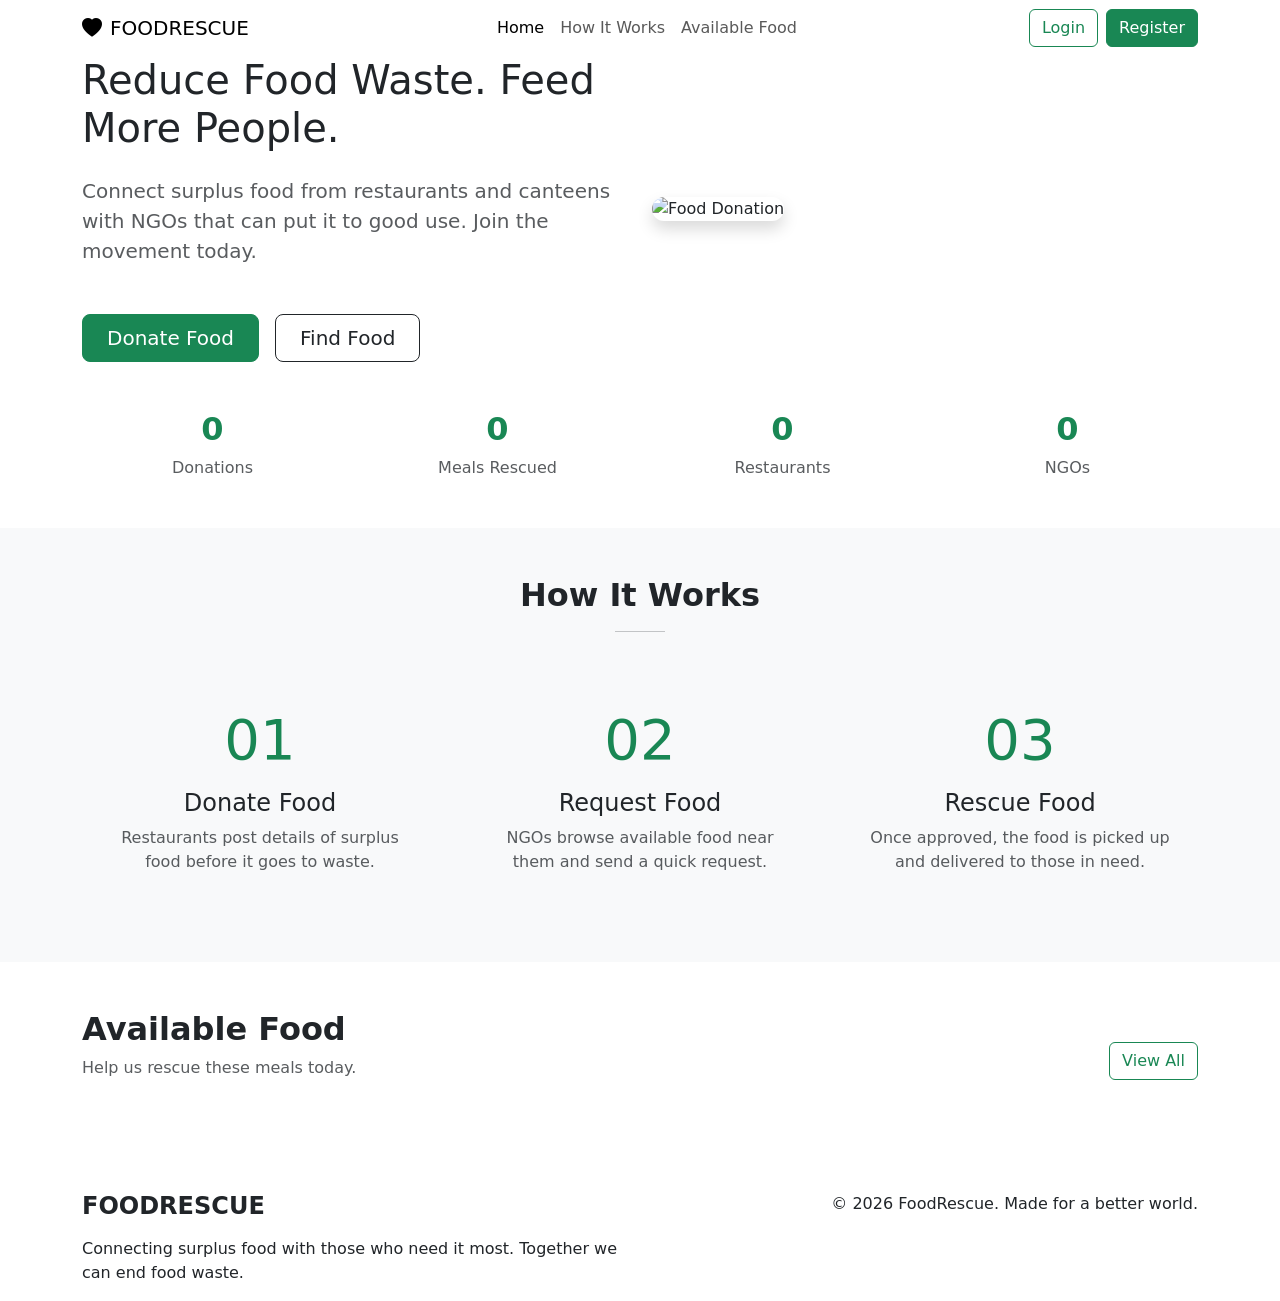
==== html/index.html @ e469ef90 "add index.html" ====
<!DOCTYPE html>
<html lang="en">
<head>
    <meta charset="UTF-8">
    <meta name="viewport" content="width=device-width, initial-scale=1.0">
    <title>FoodRescue | Reduce Waste, Feed People</title>
    <!-- Bootstrap 5 CSS -->
    <link href="https://cdn.jsdelivr.net/npm/bootstrap@5.3.0/dist/css/bootstrap.min.css" rel="stylesheet">
    <!-- Bootstrap Icons -->
    <link rel="stylesheet" href="https://cdn.jsdelivr.net/npm/bootstrap-icons@1.11.0/font/bootstrap-icons.css">
    <!-- Google Fonts -->
    <link href="https://fonts.googleapis.com/css2?family=Inter:wght@400;600;800&display=swap" rel="stylesheet">
    <link rel="stylesheet" href="css/style.css">
</head>
<body>

    <!-- Navbar -->
    <nav class="navbar navbar-expand-lg navbar-light bg-white sticky-top">
        <div class="container">
            <a class="navbar-brand" href="index.html">
                <i class="bi bi-heart-fill me-2"></i>FOODRESCUE
            </a>
            <button class="navbar-toggler" type="button" data-bs-toggle="collapse" data-bs-target="#navbarNav">
                <span class="navbar-toggler-icon"></span>
            </button>
            <div class="collapse navbar-collapse" id="navbarNav">
                <ul class="navbar-nav mx-auto">
                    <li class="nav-item"><a class="nav-link active" href="index.html">Home</a></li>
                    <li class="nav-item"><a class="nav-link" href="#how-it-works">How It Works</a></li>
                    <li class="nav-item"><a class="nav-link" href="#available-food">Available Food</a></li>
                </ul>
                <div class="d-flex gap-2">
                    <a href="login.html" class="btn btn-outline-success">Login</a>
                    <a href="register.html" class="btn btn-success">Register</a>
                </div>
            </div>
        </div>
    </nav>

    <!-- Hero Section -->
    <header class="hero-section">
        <div class="container">
            <div class="row align-items-center">
                <div class="col-lg-6">
                    <h1 class="hero-title mb-4">Reduce Food Waste. <span class="text-primary-custom">Feed More People.</span></h1>
                    <p class="lead mb-5 text-muted">Connect surplus food from restaurants and canteens with NGOs that can put it to good use. Join the movement today.</p>
                    <div class="d-flex gap-3">
                        <a href="register.html" class="btn btn-success btn-lg px-4">Donate Food</a>
                        <a href="login.html" class="btn btn-outline-dark btn-lg px-4">Find Food</a>
                    </div>
                </div>
                <div class="col-lg-6 d-none d-lg-block">
                    <img src="https://images.unsplash.com/photo-1593113598332-cd288d649433?auto=format&fit=crop&w=800&q=80" class="img-fluid rounded-4 shadow" alt="Food Donation">
                </div>
            </div>
        </div>
    </header>

    <!-- Stats Section -->
    <section class="py-5">
        <div class="container">
            <div class="row text-center g-4" id="stats-container">
                <div class="col-md-3">
                    <div class="stat-card">
                        <h2 class="fw-bold text-success" id="stat-donations">0</h2>
                        <p class="text-muted mb-0">Donations</p>
                    </div>
                </div>
                <div class="col-md-3">
                    <div class="stat-card">
                        <h2 class="fw-bold text-success" id="stat-meals">0</h2>
                        <p class="text-muted mb-0">Meals Rescued</p>
                    </div>
                </div>
                <div class="col-md-3">
                    <div class="stat-card">
                        <h2 class="fw-bold text-success" id="stat-restaurants">0</h2>
                        <p class="text-muted mb-0">Restaurants</p>
                    </div>
                </div>
                <div class="col-md-3">
                    <div class="stat-card">
                        <h2 class="fw-bold text-success" id="stat-ngos">0</h2>
                        <p class="text-muted mb-0">NGOs</p>
                    </div>
                </div>
            </div>
        </div>
    </section>

    <!-- How It Works -->
    <section id="how-it-works" class="py-5 bg-light">
        <div class="container text-center mb-5">
            <h2 class="fw-bold">How It Works</h2>
            <hr class="mx-auto" style="width: 50px; height: 3px; color: var(--primary-color);">
        </div>
        <div class="container">
            <div class="row g-4">
                <div class="col-md-4">
                    <div class="p-4 text-center">
                        <div class="display-4 text-success mb-3">01</div>
                        <h4>Donate Food</h4>
                        <p class="text-muted">Restaurants post details of surplus food before it goes to waste.</p>
                    </div>
                </div>
                <div class="col-md-4">
                    <div class="p-4 text-center">
                        <div class="display-4 text-success mb-3">02</div>
                        <h4>Request Food</h4>
                        <p class="text-muted">NGOs browse available food near them and send a quick request.</p>
                    </div>
                </div>
                <div class="col-md-4">
                    <div class="p-4 text-center">
                        <div class="display-4 text-success mb-3">03</div>
                        <h4>Rescue Food</h4>
                        <p class="text-muted">Once approved, the food is picked up and delivered to those in need.</p>
                    </div>
                </div>
            </div>
        </div>
    </section>

    <!-- Featured Food -->
    <section id="available-food" class="py-5">
        <div class="container mb-4">
            <div class="d-flex justify-content-between align-items-end">
                <div>
                    <h2 class="fw-bold">Available Food</h2>
                    <p class="text-muted">Help us rescue these meals today.</p>
                </div>
                <a href="login.html" class="btn btn-outline-success mb-3">View All</a>
            </div>
            <div class="row g-4" id="featured-food-container">
                <!-- Dynamic Content from app.js -->
            </div>
        </div>
    </section>

    <footer class="mt-5">
        <div class="container">
            <div class="row">
                <div class="col-md-6">
                    <h4 class="fw-bold mb-3">FOODRESCUE</h4>
                    <p>Connecting surplus food with those who need it most. Together we can end food waste.</p>
                </div>
                <div class="col-md-6 text-md-end">
                    <p>&copy; 2026 FoodRescue. Made for a better world.</p>
                </div>
            </div>
        </div>
    </footer>

    <!-- Scripts -->
    <script src="https://cdn.jsdelivr.net/npm/bootstrap@5.3.0/dist/js/bootstrap.bundle.min.js"></script>
    <script src="js/storage.js"></script>
    <script src="js/app.js"></script>
</body>
</html>
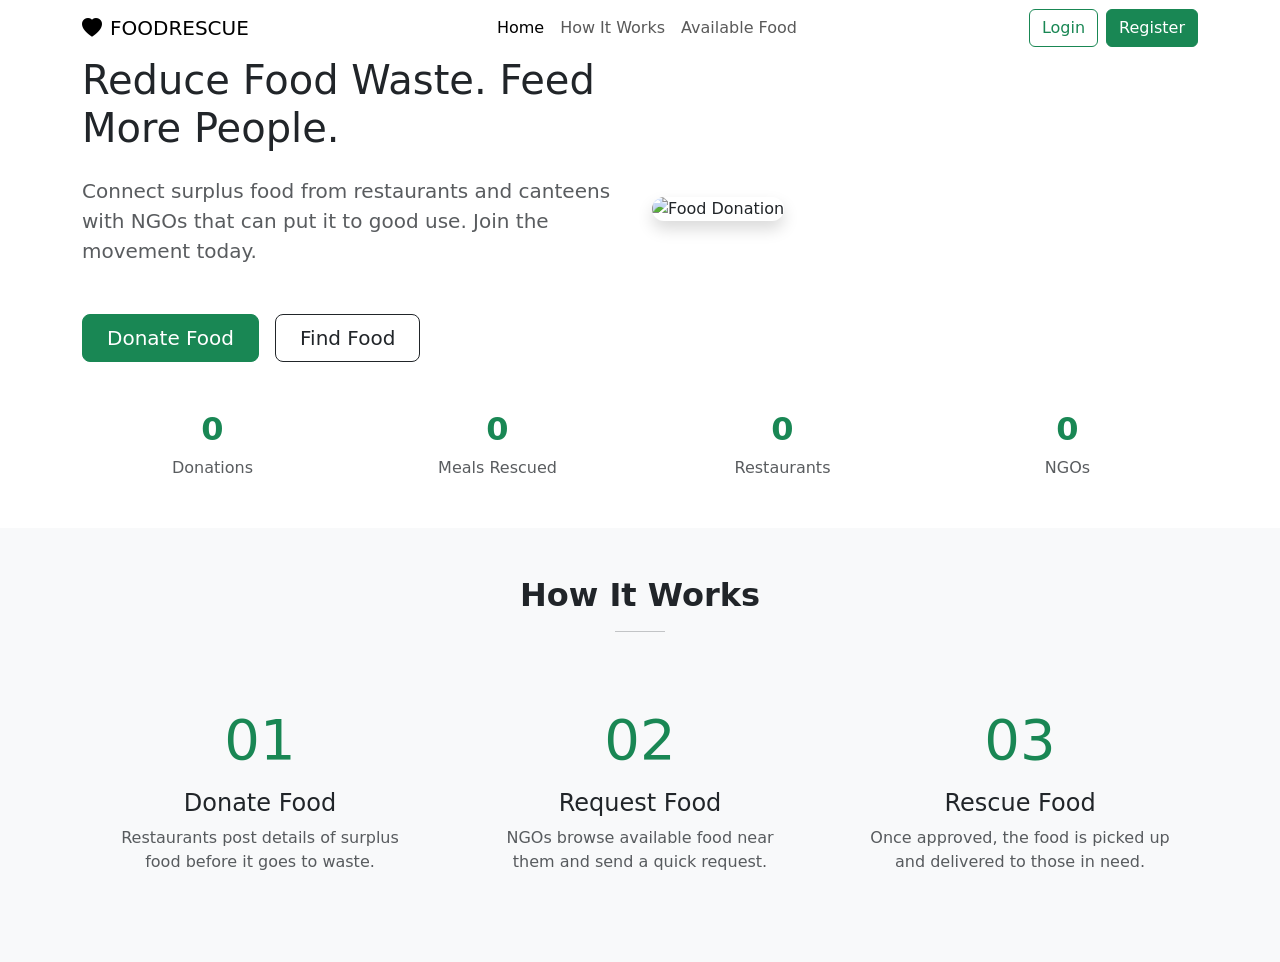
==== commit 5735f197: "completed ndex" ====
--- a/html/index.html
+++ b/html/index.html
@@ -4,17 +4,13 @@
     <meta charset="UTF-8">
     <meta name="viewport" content="width=device-width, initial-scale=1.0">
     <title>FoodRescue | Reduce Waste, Feed People</title>
-    <!-- Bootstrap 5 CSS -->
     <link href="https://cdn.jsdelivr.net/npm/bootstrap@5.3.0/dist/css/bootstrap.min.css" rel="stylesheet">
-    <!-- Bootstrap Icons -->
     <link rel="stylesheet" href="https://cdn.jsdelivr.net/npm/bootstrap-icons@1.11.0/font/bootstrap-icons.css">
-    <!-- Google Fonts -->
     <link href="https://fonts.googleapis.com/css2?family=Inter:wght@400;600;800&display=swap" rel="stylesheet">
     <link rel="stylesheet" href="css/style.css">
 </head>
 <body>
 
-    <!-- Navbar -->
     <nav class="navbar navbar-expand-lg navbar-light bg-white sticky-top">
         <div class="container">
             <a class="navbar-brand" href="index.html">
@@ -37,7 +33,6 @@
         </div>
     </nav>
 
-    <!-- Hero Section -->
     <header class="hero-section">
         <div class="container">
             <div class="row align-items-center">
@@ -56,7 +51,6 @@
         </div>
     </header>
 
-    <!-- Stats Section -->
     <section class="py-5">
         <div class="container">
             <div class="row text-center g-4" id="stats-container">
@@ -121,39 +115,7 @@
         </div>
     </section>
 
-    <!-- Featured Food -->
-    <section id="available-food" class="py-5">
-        <div class="container mb-4">
-            <div class="d-flex justify-content-between align-items-end">
-                <div>
-                    <h2 class="fw-bold">Available Food</h2>
-                    <p class="text-muted">Help us rescue these meals today.</p>
-                </div>
-                <a href="login.html" class="btn btn-outline-success mb-3">View All</a>
-            </div>
-            <div class="row g-4" id="featured-food-container">
-                <!-- Dynamic Content from app.js -->
-            </div>
-        </div>
-    </section>
-
-    <footer class="mt-5">
-        <div class="container">
-            <div class="row">
-                <div class="col-md-6">
-                    <h4 class="fw-bold mb-3">FOODRESCUE</h4>
-                    <p>Connecting surplus food with those who need it most. Together we can end food waste.</p>
-                </div>
-                <div class="col-md-6 text-md-end">
-                    <p>&copy; 2026 FoodRescue. Made for a better world.</p>
-                </div>
-            </div>
-        </div>
-    </footer>
-
-    <!-- Scripts -->
-    <script src="https://cdn.jsdelivr.net/npm/bootstrap@5.3.0/dist/js/bootstrap.bundle.min.js"></script>
-    <script src="js/storage.js"></script>
-    <script src="js/app.js"></script>
+ 
+     
 </body>
 </html>
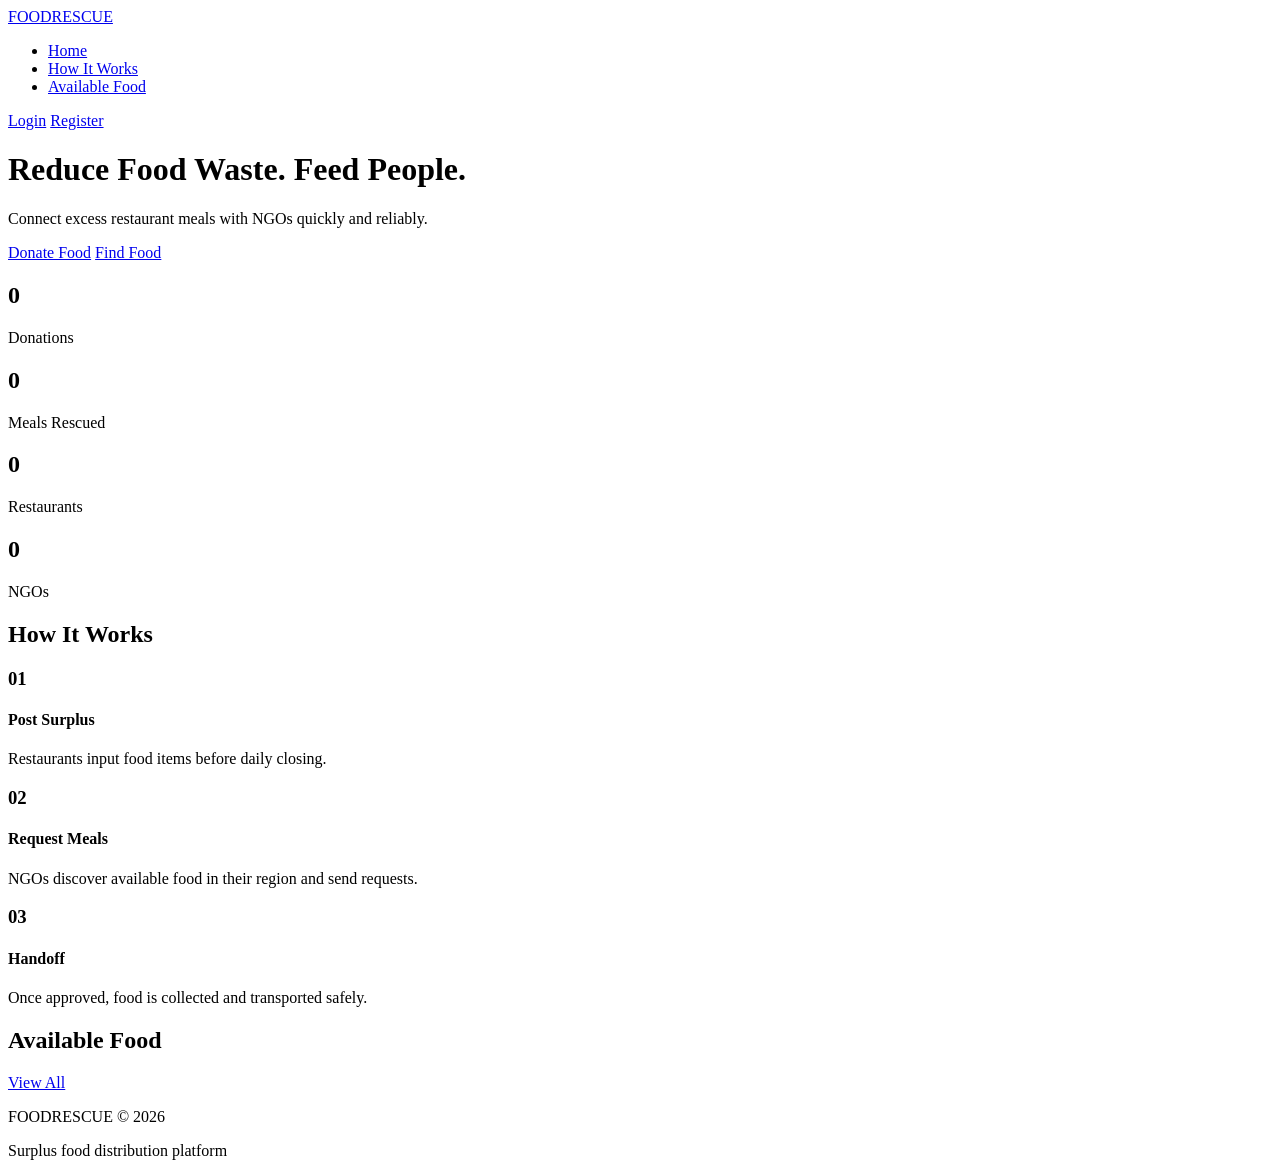
==== commit 3f0cd7b2: "lakshya" ====
--- a/html/index.html
+++ b/html/index.html
@@ -1,121 +1,120 @@
 <!DOCTYPE html>
 <html lang="en">
 <head>
-    <meta charset="UTF-8">
-    <meta name="viewport" content="width=device-width, initial-scale=1.0">
-    <title>FoodRescue | Reduce Waste, Feed People</title>
-    <link href="https://cdn.jsdelivr.net/npm/bootstrap@5.3.0/dist/css/bootstrap.min.css" rel="stylesheet">
-    <link rel="stylesheet" href="https://cdn.jsdelivr.net/npm/bootstrap-icons@1.11.0/font/bootstrap-icons.css">
-    <link href="https://fonts.googleapis.com/css2?family=Inter:wght@400;600;800&display=swap" rel="stylesheet">
-    <link rel="stylesheet" href="css/style.css">
+  <meta charset="UTF-8">
+  <meta name="viewport" content="width=device-width, initial-scale=1.0">
+  <title>FoodRescue | Surplus Food Portal</title>
+  <link rel="stylesheet" href="../css/style.css">
 </head>
 <body>
+  <nav class="navbar bg-white">
+    <div class="container">
+      <a class="navbar-brand" href="index.html">FOODRESCUE</a>
+      <ul class="navbar-nav">
+        <li><a class="nav-link active" href="index.html">Home</a></li>
+        <li><a class="nav-link" href="#how-it-works">How It Works</a></li>
+        <li><a class="nav-link" href="#available-food">Available Food</a></li>
+      </ul>
+      <div class="d-flex gap-2">
+        <a href="login.html" class="btn btn-outline-success">Login</a>
+        <a href="register.html" class="btn btn-success">Register</a>
+      </div>
+    </div>
+  </nav>
 
-    <nav class="navbar navbar-expand-lg navbar-light bg-white sticky-top">
-        <div class="container">
-            <a class="navbar-brand" href="index.html">
-                <i class="bi bi-heart-fill me-2"></i>FOODRESCUE
-            </a>
-            <button class="navbar-toggler" type="button" data-bs-toggle="collapse" data-bs-target="#navbarNav">
-                <span class="navbar-toggler-icon"></span>
-            </button>
-            <div class="collapse navbar-collapse" id="navbarNav">
-                <ul class="navbar-nav mx-auto">
-                    <li class="nav-item"><a class="nav-link active" href="index.html">Home</a></li>
-                    <li class="nav-item"><a class="nav-link" href="#how-it-works">How It Works</a></li>
-                    <li class="nav-item"><a class="nav-link" href="#available-food">Available Food</a></li>
-                </ul>
-                <div class="d-flex gap-2">
-                    <a href="login.html" class="btn btn-outline-success">Login</a>
-                    <a href="register.html" class="btn btn-success">Register</a>
-                </div>
-            </div>
+  <header class="hero-section">
+    <div class="container">
+      <div class="row align-items-center">
+        <div class="col-md-6">
+          <h1 class="hero-title mb-3">Reduce Food Waste. <span class="text-success">Feed People.</span></h1>
+          <p class="text-muted mb-4">Connect excess restaurant meals with NGOs quickly and reliably.</p>
+          <div class="d-flex gap-2">
+            <a href="register.html" class="btn btn-success btn-lg">Donate Food</a>
+            <a href="login.html" class="btn btn-outline-dark btn-lg">Find Food</a>
+          </div>
         </div>
-    </nav>
+      </div>
+    </div>
+  </header>
 
-    <header class="hero-section">
-        <div class="container">
-            <div class="row align-items-center">
-                <div class="col-lg-6">
-                    <h1 class="hero-title mb-4">Reduce Food Waste. <span class="text-primary-custom">Feed More People.</span></h1>
-                    <p class="lead mb-5 text-muted">Connect surplus food from restaurants and canteens with NGOs that can put it to good use. Join the movement today.</p>
-                    <div class="d-flex gap-3">
-                        <a href="register.html" class="btn btn-success btn-lg px-4">Donate Food</a>
-                        <a href="login.html" class="btn btn-outline-dark btn-lg px-4">Find Food</a>
-                    </div>
-                </div>
-                <div class="col-lg-6 d-none d-lg-block">
-                    <img src="https://images.unsplash.com/photo-1593113598332-cd288d649433?auto=format&fit=crop&w=800&q=80" class="img-fluid rounded-4 shadow" alt="Food Donation">
-                </div>
-            </div>
+  <section class="py-5">
+    <div class="container">
+      <div class="row">
+        <div class="col-md-3">
+          <div class="stat-card">
+            <h2 class="text-success" id="stat-donations">0</h2>
+            <p class="text-muted">Donations</p>
+          </div>
         </div>
-    </header>
+        <div class="col-md-3">
+          <div class="stat-card">
+            <h2 class="text-success" id="stat-meals">0</h2>
+            <p class="text-muted">Meals Rescued</p>
+          </div>
+        </div>
+        <div class="col-md-3">
+          <div class="stat-card">
+            <h2 class="text-success" id="stat-restaurants">0</h2>
+            <p class="text-muted">Restaurants</p>
+          </div>
+        </div>
+        <div class="col-md-3">
+          <div class="stat-card">
+            <h2 class="text-success" id="stat-ngos">0</h2>
+            <p class="text-muted">NGOs</p>
+          </div>
+        </div>
+      </div>
+    </div>
+  </section>
 
-    <section class="py-5">
-        <div class="container">
-            <div class="row text-center g-4" id="stats-container">
-                <div class="col-md-3">
-                    <div class="stat-card">
-                        <h2 class="fw-bold text-success" id="stat-donations">0</h2>
-                        <p class="text-muted mb-0">Donations</p>
-                    </div>
-                </div>
-                <div class="col-md-3">
-                    <div class="stat-card">
-                        <h2 class="fw-bold text-success" id="stat-meals">0</h2>
-                        <p class="text-muted mb-0">Meals Rescued</p>
-                    </div>
-                </div>
-                <div class="col-md-3">
-                    <div class="stat-card">
-                        <h2 class="fw-bold text-success" id="stat-restaurants">0</h2>
-                        <p class="text-muted mb-0">Restaurants</p>
-                    </div>
-                </div>
-                <div class="col-md-3">
-                    <div class="stat-card">
-                        <h2 class="fw-bold text-success" id="stat-ngos">0</h2>
-                        <p class="text-muted mb-0">NGOs</p>
-                    </div>
-                </div>
-            </div>
+  <section id="how-it-works" class="py-5 bg-light">
+    <div class="container text-center mb-4">
+      <h2 class="fw-bold">How It Works</h2>
+    </div>
+    <div class="container">
+      <div class="row">
+        <div class="col-md-4 text-center">
+          <h3 class="text-success mb-2">01</h3>
+          <h4>Post Surplus</h4>
+          <p class="text-muted small">Restaurants input food items before daily closing.</p>
         </div>
-    </section>
+        <div class="col-md-4 text-center">
+          <h3 class="text-success mb-2">02</h3>
+          <h4>Request Meals</h4>
+          <p class="text-muted small">NGOs discover available food in their region and send requests.</p>
+        </div>
+        <div class="col-md-4 text-center">
+          <h3 class="text-success mb-2">03</h3>
+          <h4>Handoff</h4>
+          <p class="text-muted small">Once approved, food is collected and transported safely.</p>
+        </div>
+      </div>
+    </div>
+  </section>
 
-    <!-- How It Works -->
-    <section id="how-it-works" class="py-5 bg-light">
-        <div class="container text-center mb-5">
-            <h2 class="fw-bold">How It Works</h2>
-            <hr class="mx-auto" style="width: 50px; height: 3px; color: var(--primary-color);">
-        </div>
-        <div class="container">
-            <div class="row g-4">
-                <div class="col-md-4">
-                    <div class="p-4 text-center">
-                        <div class="display-4 text-success mb-3">01</div>
-                        <h4>Donate Food</h4>
-                        <p class="text-muted">Restaurants post details of surplus food before it goes to waste.</p>
-                    </div>
-                </div>
-                <div class="col-md-4">
-                    <div class="p-4 text-center">
-                        <div class="display-4 text-success mb-3">02</div>
-                        <h4>Request Food</h4>
-                        <p class="text-muted">NGOs browse available food near them and send a quick request.</p>
-                    </div>
-                </div>
-                <div class="col-md-4">
-                    <div class="p-4 text-center">
-                        <div class="display-4 text-success mb-3">03</div>
-                        <h4>Rescue Food</h4>
-                        <p class="text-muted">Once approved, the food is picked up and delivered to those in need.</p>
-                    </div>
-                </div>
-            </div>
-        </div>
-    </section>
+  <section id="available-food" class="py-5">
+    <div class="container mb-4">
+      <div class="d-flex justify-content-between align-items-center">
+        <h2>Available Food</h2>
+        <a href="login.html" class="btn btn-outline-success">View All</a>
+      </div>
+    </div>
+    <div class="container">
+      <div class="row" id="featured-food-container"></div>
+    </div>
+  </section>
 
- 
-     
+  <footer>
+    <div class="container">
+      <div class="d-flex justify-content-between">
+        <p>FOODRESCUE &copy; 2026</p>
+        <p>Surplus food distribution platform</p>
+      </div>
+    </div>
+  </footer>
+
+  <script src="../js/api.js"></script>
+  <script src="../js/app.js"></script>
 </body>
 </html>
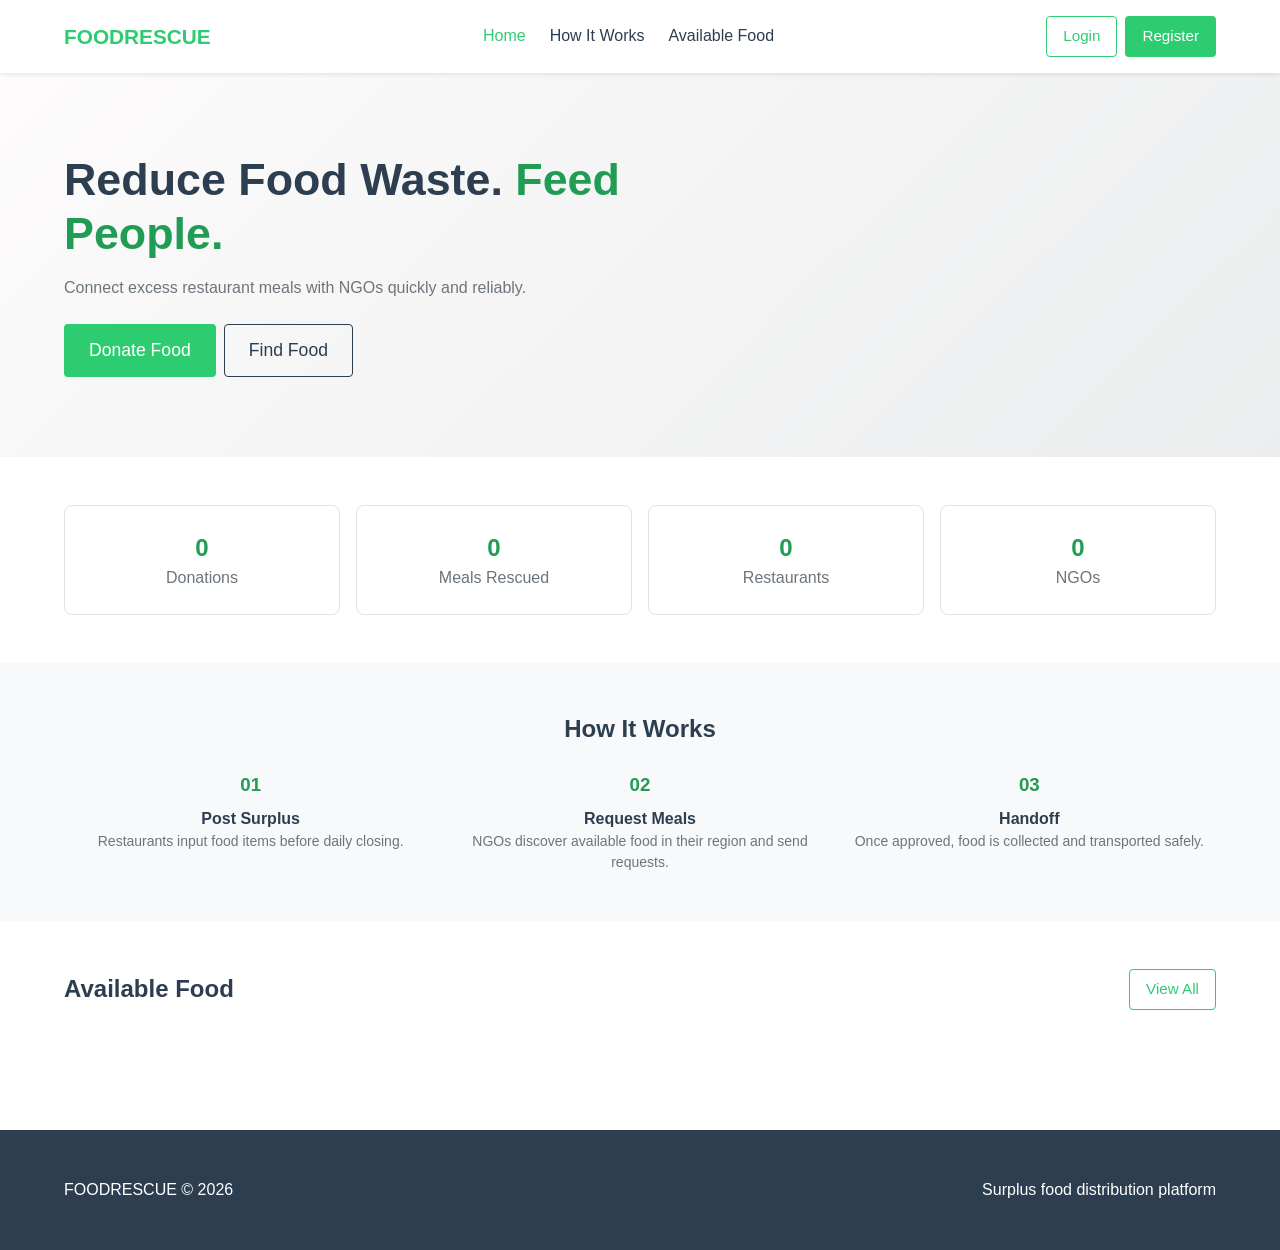
==== commit 184a5135: "last move" ====
--- a/html/index.html
+++ b/html/index.html
@@ -1,4 +1,5 @@
 <!DOCTYPE html>
+
 <html lang="en">
 <head>
   <meta charset="UTF-8">
--- a/css/style.css
+++ b/css/style.css
@@ -0,0 +1,280 @@
+:root {
+  --primary: #2ecc71;
+  --primary-dark: #219c54;
+  --dark: #2c3e50;
+  --light: #f8f9fa;
+  --white: #ffffff;
+  --border: #dee2e6;
+  --danger: #dc3545;
+  --warning: #ffc107;
+  --info: #0dcaf0;
+  --text-muted: #6c757d;
+}
+
+* {
+  box-sizing: border-box;
+  margin: 0;
+  padding: 0;
+}
+
+body {
+  font-family: Arial, sans-serif;
+  color: var(--dark);
+  background-color: var(--white);
+  line-height: 1.5;
+}
+
+a {
+  text-decoration: none;
+  color: inherit;
+}
+
+.container {
+  width: 90%;
+  max-width: 1200px;
+  margin: 0 auto;
+}
+
+.bg-light { background-color: var(--light); }
+.bg-dark { background-color: #212529; }
+.bg-white { background-color: var(--white); }
+.text-white { color: var(--white); }
+.text-muted { color: var(--text-muted); }
+.text-success { color: var(--primary-dark); }
+.text-danger { color: var(--danger); }
+.text-center { text-align: center; }
+.text-end { text-align: right; }
+.fw-bold { font-weight: 700; }
+.small { font-size: 0.875rem; }
+
+.py-2 { padding: 0.5rem 0; }
+.py-4 { padding: 1.5rem 0; }
+.py-5 { padding: 3rem 0; }
+.p-3 { padding: 1rem; }
+.p-4 { padding: 1.5rem; }
+.mb-2 { margin-bottom: 0.5rem; }
+.mb-3 { margin-bottom: 1rem; }
+.mb-4 { margin-bottom: 1.5rem; }
+.me-2 { margin-right: 0.5rem; }
+.me-3 { margin-right: 1rem; }
+.w-100 { width: 100%; }
+.h-100 { height: 100%; }
+
+.navbar {
+  position: sticky;
+  top: 0;
+  z-index: 1000;
+  padding: 1rem 0;
+  box-shadow: 0 2px 4px rgba(0,0,0,0.08);
+}
+.navbar .container {
+  display: flex;
+  justify-content: space-between;
+  align-items: center;
+}
+.navbar-brand {
+  font-size: 1.3rem;
+  font-weight: bold;
+  color: var(--primary);
+}
+.navbar-nav {
+  display: flex;
+  gap: 1.5rem;
+  list-style: none;
+}
+.nav-link:hover, .nav-link.active {
+  color: var(--primary);
+}
+
+.hero-section {
+  background: linear-gradient(135deg, #fdfbfb 0%, #ebedee 100%);
+  padding: 5rem 0;
+}
+.hero-title {
+  font-size: 2.8rem;
+  font-weight: 800;
+  line-height: 1.2;
+}
+
+.row {
+  display: flex;
+  flex-wrap: wrap;
+  margin: 0 -0.5rem;
+}
+.row > [class*="col-"] {
+  padding: 0 0.5rem;
+}
+.col-12 { width: 100%; }
+.col-md-3 { width: 25%; }
+.col-md-4 { width: 33.333%; }
+.col-md-6 { width: 50%; }
+.col-xl-5 { width: 41.666%; }
+.col-xl-7 { width: 58.333%; }
+
+.d-flex { display: flex; }
+.justify-content-between { justify-content: space-between; }
+.align-items-center { align-items: center; }
+.gap-2 { gap: 0.5rem; }
+.gap-3 { gap: 1rem; }
+
+.card {
+  background: var(--white);
+  border-radius: 8px;
+  border: 1px solid var(--border);
+  box-shadow: 0 2px 4px rgba(0,0,0,0.05);
+  overflow: hidden;
+}
+.card-body { padding: 1.25rem; }
+.card-header {
+  padding: 1rem 1.25rem;
+  border-bottom: 1px solid var(--border);
+  background: var(--white);
+}
+
+.stat-card {
+  background: var(--white);
+  padding: 1.5rem;
+  border-radius: 8px;
+  border: 1px solid var(--border);
+  text-align: center;
+}
+.border-start { border-left: 4px solid; }
+.border-primary { border-color: #0d6efd; }
+.border-success { border-color: var(--primary); }
+.border-warning { border-color: var(--warning); }
+.border-info { border-color: var(--info); }
+
+.btn {
+  display: inline-block;
+  padding: 0.5rem 1rem;
+  border: 1px solid transparent;
+  border-radius: 4px;
+  font-size: 0.95rem;
+  cursor: pointer;
+  text-align: center;
+}
+.btn-sm { padding: 0.25rem 0.5rem; font-size: 0.85rem; }
+.btn-lg { padding: 0.75rem 1.5rem; font-size: 1.1rem; }
+.btn-success { background: var(--primary); color: var(--white); }
+.btn-success:hover { background: var(--primary-dark); }
+.btn-primary { background: #0d6efd; color: var(--white); }
+.btn-danger { background: var(--danger); color: var(--white); }
+.btn-light { background: var(--light); border-color: var(--border); }
+.btn-outline-success { border-color: var(--primary); color: var(--primary); background: transparent; }
+.btn-outline-success:hover { background: var(--primary); color: var(--white); }
+.btn-outline-dark { border-color: var(--dark); color: var(--dark); background: transparent; }
+.btn-outline-dark:hover { background: var(--dark); color: var(--white); }
+.btn-outline-light { border-color: var(--white); color: var(--white); background: transparent; }
+.btn-outline-danger { border-color: var(--danger); color: var(--danger); background: transparent; }
+.btn-outline-danger:hover { background: var(--danger); color: var(--white); }
+
+.badge {
+  display: inline-block;
+  padding: 0.25rem 0.5rem;
+  font-size: 0.75rem;
+  font-weight: bold;
+  border-radius: 4px;
+}
+.bg-primary { background: #0d6efd; color: var(--white); }
+.bg-success { background: var(--primary); color: var(--white); }
+.bg-warning { background: var(--warning); color: #000; }
+.bg-info { background: var(--info); color: #000; }
+.bg-danger { background: var(--danger); color: var(--white); }
+.bg-secondary { background: var(--text-muted); color: var(--white); }
+
+.form-label {
+  display: block;
+  margin-bottom: 0.4rem;
+  font-weight: bold;
+  font-size: 0.9rem;
+}
+.form-control, .form-select {
+  width: 100%;
+  padding: 0.6rem;
+  border: 1px solid var(--border);
+  border-radius: 4px;
+  font-size: 0.95rem;
+}
+.input-group { display: flex; }
+.input-group .form-control { border-radius: 4px 0 0 4px; }
+.input-group-text {
+  padding: 0.6rem 0.8rem;
+  background: var(--light);
+  border: 1px solid var(--border);
+  border-left: none;
+  border-radius: 0 4px 4px 0;
+}
+
+.table-responsive { width: 100%; overflow-x: auto; }
+.table { width: 100%; border-collapse: collapse; }
+.table th, .table td {
+  padding: 0.75rem;
+  border-bottom: 1px solid var(--border);
+  text-align: left;
+}
+.table-hover tbody tr:hover { background: var(--light); }
+
+.nav-tabs, .nav-pills {
+  display: flex;
+  gap: 0.5rem;
+  list-style: none;
+}
+.nav-link-tab {
+  padding: 0.6rem 1.2rem;
+  border: 1px solid var(--border);
+  border-radius: 4px;
+  background: var(--light);
+  cursor: pointer;
+}
+.nav-link-tab.active {
+  background: var(--primary);
+  color: var(--white);
+  border-color: var(--primary);
+}
+.tab-pane { display: none; }
+.tab-pane.show { display: block; }
+
+.modal {
+  display: none;
+  position: fixed;
+  inset: 0;
+  background: rgba(0,0,0,0.5);
+  align-items: center;
+  justify-content: center;
+  z-index: 2000;
+}
+.modal.show { display: flex; }
+.modal-content {
+  background: var(--white);
+  border-radius: 8px;
+  width: 90%;
+  max-width: 500px;
+  padding: 1.5rem;
+}
+
+.toast-container {
+  position: fixed;
+  bottom: 1.5rem;
+  right: 1.5rem;
+  z-index: 3000;
+}
+.toast {
+  background: var(--white);
+  padding: 1rem 1.5rem;
+  border-radius: 4px;
+  box-shadow: 0 4px 12px rgba(0,0,0,0.15);
+  margin-top: 0.5rem;
+  border-left: 4px solid var(--primary);
+}
+.toast.toast-danger { border-left-color: var(--danger); }
+
+footer {
+  background: var(--dark);
+  color: var(--white);
+  padding: 3rem 0;
+  margin-top: 3rem;
+}
+
+@media (max-width: 768px) {
+  .col-md-3, .col-md-4, .col-md-6, .col-xl-5, .col-xl-7 { width: 100%; margin-bottom: 1rem; }
+  .navbar .container { flex-direction: column; gap: 1rem; }}
